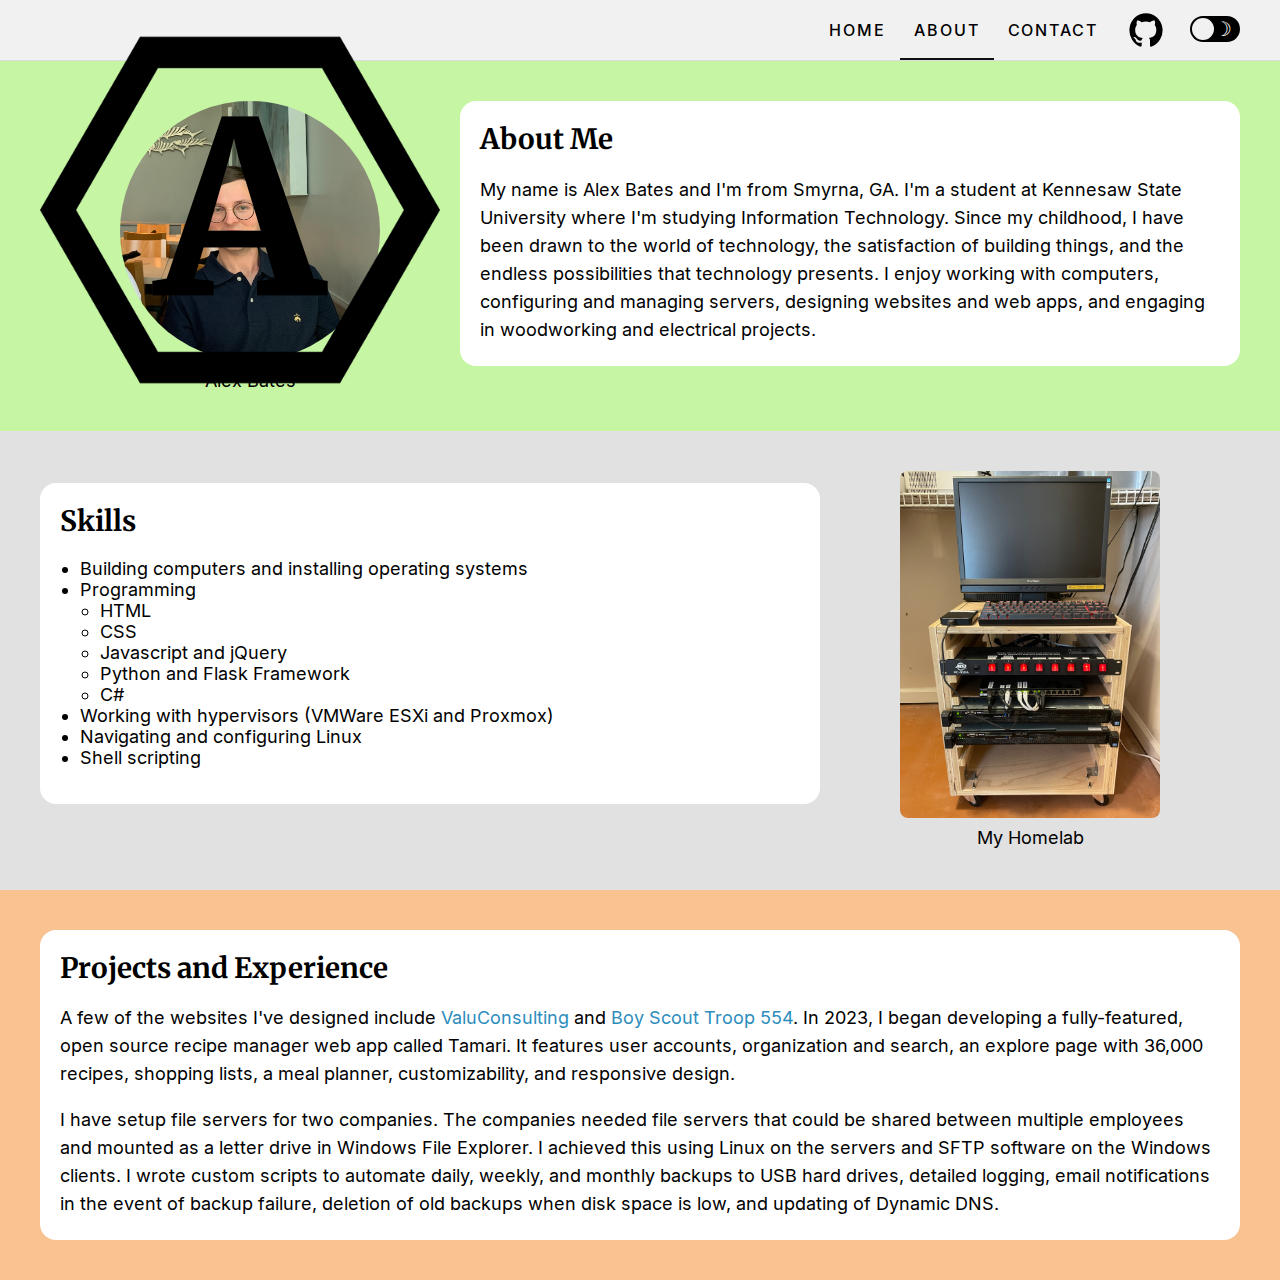
==== about/index.html @ 729e4c3d "Add About page, Contact page, images, global and per page styling, light and dark theme, and form va" ====
<!DOCTYPE html>
<html lang="en">
<head>
	<meta charset="utf-8">
	<!-- Control size of viewport, prevent zooming -->
	<meta name="viewport" content="width=device-width, initial-scale=1">
	<title>Alex Bates - About</title>
	<!-- Link a stylesheet that applies sitewide as well as one that is page specific -->
	<link href="../stylesheets/global.css" rel='stylesheet' type='text/css'>
	<link href="../stylesheets/about.css" rel='stylesheet' type='text/css'>
	<!-- Import externally hosted Merriweather font family -->
	<link href="https://fonts.googleapis.com/css2?family=Annapurna+SIL:wght@400;700&family=Fredoka:wght@300..700&family=Merriweather:ital,wght@0,300;0,400;0,700;0,900;1,300;1,400;1,700;1,900&display=swap" rel="stylesheet">
	<!-- Wait until DOM is loaded until loading scripts -->
	<script defer src="../scripts/global.js"></script>
</head>
<body>

<header class="navbar">
	<!-- Create a container that is centered on screens wider than 1200px -->
	<div class="navbarinner">
		<!-- Hamburger nav menu that only displays on mobile devices -->
		<nav class="mobilemenu">
			<!-- Create hidden checkbox that is used to open and close menu -->
			<input id="hiddencheckbox" type="checkbox" />
			<label class="mobilemenubtn" for="hiddencheckbox">
			  <span></span>
			</label>
			<ul class="mobilemenubox">
			  	<li><a class="mobilemenuitem" href="#">Home</a></li>
				<li><a class="mobilemenuitem" href="#">About</a></li>
				<li><a class="mobilemenuitem" href="#">Contact</a></li>
				<!-- Github link that opens in new tab when clicked -->
				<li><a class="mobilemenuitem mobilegithub" href="https://github.com/alexbates/" target="_blank">
					Github
					<!-- Credits to Flowbite for the Link icon https://flowbite.com/icons/ -->
					<svg aria-hidden="true" xmlns="http://www.w3.org/2000/svg" fill="none" viewBox="0 0 24 24">
						<path stroke="currentColor" stroke-linecap="round" stroke-linejoin="round" stroke-width="2" d="M13.2 9.8a3.4 3.4 0 0 0-4.8 0L5 13.2A3.4 3.4 0 0 0 9.8 18l.3-.3m-.3-4.5a3.4 3.4 0 0 0 4.8 0L18 9.8A3.4 3.4 0 0 0 13.2 5l-1 1"/>
					</svg>
				</a></li>
			</ul>
		</nav>
		<!-- Logo image that displays at left of navbar on desktop and center on mobile -->
		<img class="logo" alt="Alex Bates">
		<div class="themeselector">
			<!-- Create hidden checkbox that is used to switch between themes -->
			<input type="checkbox" class="checkbox" id="checkbox">
			<!-- Use a label that acts a button to toggle the checkbox -->
			<label for="checkbox" class="checkbox-label">
			  <span class="ts-sun">☀</span>
			  <span class="ts-moon">☽</span>
			  <span class="ball"></span>
			</label>
		</div>
		<!-- Site navigation that only appears on screens wider than 600px -->
		<nav class="desktopnav">
			<div class="github">
				<a href="https://github.com/alexbates/">
					<!-- Credits to Flowbite for the Github icon https://flowbite.com/icons/ -->
					<svg aria-hidden="true" xmlns="http://www.w3.org/2000/svg" fill="currentColor" viewBox="0 0 24 24">
						<path fill-rule="evenodd" d="M12 2c-2.4 0-4.7.9-6.5 2.4a10.5 10.5 0 0 0-2 13.1A10 10 0 0 0 8.7 22c.5 0 .7-.2.7-.5v-2c-2.8.7-3.4-1.1-3.4-1.1-.1-.6-.5-1.2-1-1.5-1-.7 0-.7 0-.7a2 2 0 0 1 1.5 1.1 2.2 2.2 0 0 0 1.3 1 2 2 0 0 0 1.6-.1c0-.6.3-1 .7-1.4-2.2-.3-4.6-1.2-4.6-5 0-1.1.4-2 1-2.8a4 4 0 0 1 .2-2.7s.8-.3 2.7 1c1.6-.5 3.4-.5 5 0 2-1.3 2.8-1 2.8-1 .3.8.4 1.8 0 2.7a4 4 0 0 1 1 2.7c0 4-2.3 4.8-4.5 5a2.5 2.5 0 0 1 .7 2v2.8c0 .3.2.6.7.5a10 10 0 0 0 5.4-4.4 10.5 10.5 0 0 0-2.1-13.2A9.8 9.8 0 0 0 12 2Z" clip-rule="evenodd"/>
					</svg>
				</a>	  
			</div>
			<!-- An unordered list contains links to other pages -->
			<ul class="navlist">
				<li><span><a href="/home/">Home</a></span></li><li class="active"><span>About</span></li><li><span><a href="/about/">Contact</a></span></li>
			</ul>
		</nav>
	</div>
</header>
<main>
	<!-- Division containing first paragraph -->
	<div class="block1">
		<!-- division has fixed width and is centered on screens wider than 1200px -->
		<div class="b1inner">
			<!-- A photo of myself with name positioned below -->
			<div class="b1left">
				<img src="../images/alexbates.jpg" alt="Alex Bates">
				<span>Alex Bates</span>
			</div>
			<div class="b1right">
				<!-- A section contains a heading and paragraph -->
				<section class="b1text">
					<h1>About Me</h1>
					<p>
						My name is Alex Bates and I'm from Smyrna, GA. 
						I'm a student at Kennesaw State University where I'm studying Information Technology.
						Since my childhood, I have been drawn to the world of technology, the satisfaction of building things, and the endless possibilities that technology presents.
						I enjoy working with computers, configuring and managing servers, designing websites and web apps, and engaging in woodworking and electrical projects.
					</p>
				</section>
			</div>
		</div>
	</div>
	<!-- Division containing second paragraph -->
	<div class="block2">
		<!-- division has fixed width and is centered on screens wider than 1200px -->
		<div class="b2inner">
			<div class="b2left">
				<!-- A section contains a heading and nested unordered lists -->
				<section class="b2text">
					<h1>Skills</h1>
					<ul class="ulouter">
						<li>Building computers and installing operating systems</li>
						<li>
							Programming
							<ul class="ulinner">
								<li>HTML</li>
								<li>CSS</li>
								<li>Javascript and jQuery</li>
								<li>Python and Flask Framework</li>
								<li>C#</li>
							</ul>
						</li>
						<li>Working with hypervisors (VMWare ESXi and Proxmox)</li>
						<li>Navigating and configuring Linux</li>
						<li>Shell scripting</li>
					</ul>
				</section>
			</div>
			<!-- Right aligned division contains image of homelab with description positioned below -->
			<div class="b2right">
				<img src="../images/homelab.jpg" alt="My Homelab">
				<span>My Homelab</span>
			</div>
		</div>
	</div>
	<!-- Division containing third paragraph -->
	<div class="block3">
		<!-- division has fixed width and is centered on screens wider than 1200px -->
		<div class="b3inner">
			<!-- A section contains a heading and paragraphs -->
			<section class="b3text">
				<h1>Projects and Experience</h1>
				<p>
					A few of the websites I've designed include <a href="https://www.valuconsulting.com" >ValuConsulting</a> and <a href="http://bates.gg/archive/whitefieldtroop554.org/">Boy Scout Troop 554</a>. 
					In 2023, I began developing a fully-featured, open source recipe manager web app called Tamari. 
					It features user accounts, organization and search, an explore page with 36,000 recipes, shopping lists, a meal planner, customizability, and responsive design.
				</p>
				<p>
					I have setup file servers for two companies. 
					The companies needed file servers that could be shared between multiple employees and mounted as a letter drive in Windows File Explorer. 
					I achieved this using Linux on the servers and SFTP software on the Windows clients. 
					I wrote custom scripts to automate daily, weekly, and monthly backups to USB hard drives, detailed logging, email notifications in the event of backup failure, deletion of old backups when disk space is low, and updating of Dynamic DNS.
				</p>
			</section>
		</div>
	</div>
</main>

</body>
</html>
---- stylesheets/global.css ----
/* LIGHT AND DARK THEMES */
/* Variables are used later as values within rules */

/* If the document has no "data-theme" attribute */
:root {
    --color-body: #000000;
    --color-a: #000000;
    --color-navbar-background: #f1f1f1;
    --color-navbar-border: #dcdcdc;
    --content-logo-image: url("../images/logo-light.png");
    --color-navlist-li-hover: #ececec;
    --color-active-bottom: #111111;
    --color-active-top: #f1f1f1;
    --color-active-hover-top: #ececec;
    --color-checkbox-label: #000000;
    --color-ts-icon: #ffffff;
    --color-checkbox-label-ball: #f1f1f1;
    --color-mobilemenu-span: #000000;
    --color-mobilemenubox: #f1f1f1;
    --color-mobilemenubox-border: #dcdcdc;
    --color-mobilemenuitem: #000000;
    --color-mobilemenuitem-hover: #ececec;
}
[data-theme="light"] {
    --color-body: #000000;
    --color-a: #000000;
    --color-navbar-background: #f1f1f1;
    --color-navbar-border: #dcdcdc;
    --content-logo-image: url("../images/logo-light.png");
    --color-navlist-li-hover: #ececec;
    --color-active-bottom: #111111;
    --color-active-top: #f1f1f1;
    --color-active-hover-top: #ececec;
    --color-checkbox-label: #000000;
    --color-ts-icon: #ffffff;
    --color-checkbox-label-ball: #f1f1f1;
    --color-mobilemenu-span: #000000;
    --color-mobilemenubox: #f1f1f1;
    --color-mobilemenubox-border: #dcdcdc;
    --color-mobilemenuitem: #000000;
    --color-mobilemenuitem-hover: #ececec;
}
[data-theme="dark"] {
    --color-body: #ffffff;
    --color-a: #ffffff;
    --color-navbar-background: #232323;
    --color-navbar-border: #353535;
    --content-logo-image: url("../images/logo-dark.png");
    --color-navlist-li-hover: #272727;
    --color-active-bottom: #f1f1f1;
    --color-active-top: #232323;
    --color-active-hover-top: #272727;
    --color-checkbox-label: #ffffff;
    --color-ts-icon: #000000;
    --color-checkbox-label-ball: #232323;
    --color-mobilemenu-span: #ffffff;
    --color-mobilemenubox: #232323;
    --color-mobilemenubox-border: #353535;
    --color-mobilemenuitem: #ffffff;
    --color-mobilemenuitem-hover: #272727;
}

/* SITEWIDE STYLING */

html, body {
    color: var(--color-body);
    height: 100%; /* Required to enable calculated height for main */
    font-family: Inter-Regular; 
    padding: 0;
    margin: 0;
}
a {color: var(--color-a); text-decoration: none;}
::selection { background: #2d8dbc; color: #ffffff; }
::-moz-selection { background: #2d8dbc; color: #ffffff; }

/* IMPORT CUSTOM FONTS */

@font-face {
    font-family: Inter-Regular;
    src: url('../fonts/Inter-Regular.otf'); /* IE9-IE11 */
    src: url('../fonts/Inter-Regular.eot?#iefix') format('embedded-opentype'), /* IE6-IE8 */
         url('../fonts/Inter-Regular.woff') format('woff'), /* Most Browsers */
         url('../fonts/Inter-Regular.ttf')  format('truetype'); /* Most Except IE */
}
@font-face {
    font-family: Inter-Medium;
    src: url('../fonts/Inter-Medium.otf'); /* IE9-IE11 */
    src: url('../fonts/Inter-Medium.eot?#iefix') format('embedded-opentype'), /* IE6-IE8 */
         url('../fonts/Inter-Medium.woff') format('woff'), /* Most Browsers */
         url('../fonts/Inter-Medium.ttf')  format('truetype'); /* Most Except IE */
}
@font-face {
    font-family: Inter-SemiBold;
    src: url('../fonts/Inter-SemiBold.otf'); /* IE9-IE11 */
    src: url('../fonts/Inter-SemiBold.eot?#iefix') format('embedded-opentype'), /* IE6-IE8 */
         url('../fonts/Inter-SemiBold.woff') format('woff'), /* Most Browsers */
         url('../fonts/Inter-SemiBold.ttf')  format('truetype'); /* Most Except IE */
}

/* NAVBAR */

.navbar {
    background: var(--color-navbar-background);
    border-bottom: 1px solid var(--color-navbar-border);
    font-size: 20px;
    height: 60px;
}
.navbarinner {
    margin: 0 auto;
    width: 1200px;
}
.logo {
    content: var(--content-logo-image);
    height: 40px;
    margin-top: 10px;
    width: 40px;
}
.desktopnav {float: right;}
.navlist {
    float: right;
    list-style-type: none;
    margin: 0;
    padding: 0;
}
.navlist li {
    display: inline-block;
    font-family: Inter-Medium;
    font-size: 16px;
    letter-spacing: 0.12em;
    line-height: 60px;
    height: 60px;
    padding: 0;
    text-transform: uppercase;
}
.navlist li:hover:not(.active) {
    background: var(--color-navlist-li-hover);
}
.navlist span {
    padding-left: 14px;
    padding-right: 14px;
}
.active {
	background: linear-gradient(to bottom, var(--color-active-top) calc(100% - 2px), var(--color-active-bottom) 5px) no-repeat left bottom;
}
.active:hover {
    background: linear-gradient(to bottom, var(--color-active-hover-top) calc(100% - 2px), var(--color-active-bottom) 5px) no-repeat left bottom;
}

.themeselector {
    float: right;
    margin-left: 10px;
}
.checkbox {opacity: 0;} /* Hide the input field */
.checkbox-label {
    background-color: var(--color-checkbox-label);
    width: 50px;
    height: 26px;
    border-radius: 13px;
    position: relative;
    padding: 0px;
    cursor: pointer;
    display: flex;
    align-items: center;
    justify-content: space-between; /* Place space between icons */
    margin-top: -8px;
}
.ts-sun {
    color: var(--color-ts-icon);
    font-size: 16px;
    padding-left: 6px;
}
.ts-moon {
    color: var(--color-ts-icon);
    padding-right: 8px;
}
.checkbox-label .ball {
    background-color: var(--color-checkbox-label-ball);
    width: 22px;
    height: 22px;
    position: absolute;
    left: 2px;
    top: 2px;
    border-radius: 50%;
    transition: transform 0.2s linear;
}
.checkbox:checked + .checkbox-label .ball {
    transform: translateX(24px);
}
.github {
    float: right;
}
.github svg {
    height: 40px;
    margin-left: 14px;
    margin-top: 10px;
    margin-right: 14px;
    width: 40px;
}

/* MOBILE HAMBURGER MENU */

.mobilemenu {
    display: none; /* Hide mobile menu on desktop */
    float: left; /* Prevent menu from taking space and pushing elements in navbarinner div */
}
/* Hide the hidden checkbox that enables the hamburger */
#hiddencheckbox {opacity: 0;}
/* Create rotation effect on span when hidden checkbox is checked */
#hiddencheckbox:checked ~ .mobilemenubtn > span {transform: rotate(45deg);}
#hiddencheckbox:checked ~ .mobilemenubtn > span::before {top: 0; transform: rotate(0);}
#hiddencheckbox:checked ~ .mobilemenubtn > span::after {top: 0;transform: rotate(90deg);}
/* Show mobilemenubox div after clicking hamburger */
#hiddencheckbox:checked ~ .mobilemenubox {left: 0; visibility: visible;}
/* Style the label that acts as a button */
.mobilemenubtn {
    align-items: center;
    cursor: pointer;
    display: flex;
    float: left;
    height: 28px;
    left: 12px; /* Set left edge of positioned mobilemenubutton */
    position: relative; /* Position relative to normal position */
    top: 16px; /* Set top edge of positioned mobilemenubutton */
    width: 28px;
    z-index: 1;
}
/* Transform span element into three horizontal bars (hamburger) */
.mobilemenubtn > span,
.mobilemenubtn > span::before,
.mobilemenubtn > span::after {
    display: block;
    position: absolute;
    width: 100%;
    height: 2px;
    background-color: var(--color-mobilemenu-span);
    transition-duration: .25s;
  }
/* Inserted content before the span and position it above span */
.mobilemenubtn > span::before {content: ''; top: -8px;}
/* Insert content after the span and position it below span */
.mobilemenubtn > span::after {content: ''; top: 8px;}
/* Style unordered list page overlay */
.mobilemenubox {
    background-color: var(--color-mobilemenubox);
    border-right: 1px solid var(--color-mobilemenubox-border);
    display: block;
    position: fixed;
    visibility: hidden; /* Hide while checkbox is not checked */
    top: 0;
    left: -100%;
    width: 280px;
    height: 100%;
    margin: 0;
    list-style: none;
    padding-top: 60px; /* Align top of first li with bottom of navbar */
    padding-left: 0px; /* Remove default padding to the left */
    transition-duration: .25s;
}
.mobilemenuitem {
    color: var(--color-mobilemenuitem);
    display: block;
    font-family: Inter-Medium;
    font-size: 18px;
    letter-spacing: 0.12em;
    padding: 16px 0px; /* Apply padding on top and bottom to space items apart */
    text-decoration: none;
    text-transform: uppercase;
    transition-duration: .25s;
}
.mobilemenuitem svg {
    height: 27px;
    margin-left: 4px;
    margin-top: -2px;
    position: absolute;
    width: 27px;
}
/* Pull mobile github link to the left to make it appear centered */
.mobilegithub {margin-left: -26px;}
/* Change link background color when hovering */
.mobilemenuitem:hover {background-color: var(--color-mobilemenuitem-hover);}

@media screen and (max-width: 1200px) {
    .navbarinner {width: 100%;}
    .logo {margin-left: 10px;}
    .themeselector {margin-right: 10px;}
}
@media screen and (max-width: 600px) {
    .navbar {text-align: center;}
    .logo {margin-left: 20px;} /* Position logo in center of navbarinner */
    .desktopnav {display: none;} /* Hide desktop nav on mobile */
    .mobilemenu {display: block;} /* Show mobilemenu on mobile */
}
---- stylesheets/about.css ----
/* LIGHT AND DARK THEMES */
/* Variables are used later as values within rules */

/* If the document has no "data-theme" attribute */
:root {
    --color-body-background: #e1e1e1;
    --color-block1-background: #c6f6a4 !important;
    --color-b1text: #ffffff;
    --color-b2text: #ffffff;
    --color-links: #2d8dbc;
    --color-block3-background: #f8c291;
    --color-b3text: #ffffff;
}
[data-theme="light"] {
    --color-body-background: #e1e1e1;
    --color-block1-background: #c6f6a4 !important;
    --color-b1text: #ffffff;
    --color-b2text: #ffffff;
    --color-links: #2d8dbc;
    --color-block3-background: #f8c291;
    --color-b3text: #ffffff;
}
[data-theme="dark"] {
    --color-body-background: #3f3f3f;
    --color-block1-background: #25a65a !important;
    --color-b1text: #000000;
    --color-b2text: #000000;
    --color-links: #2d8dbc;
    --color-block3-background: #c27d0d;
    --color-b3text: #000000;
}

/* STYLING FOR CONTACT PAGE ELEMENTS */

html, body {
    background: var(--color-body-background); 
}
h1 {
    font-family: "Merriweather", Georgia, serif; /* Use a different font for headings than for the body */
    font-size: 28px;
    margin-top: 0px; /* remove margin to avoid issues with background */
}
h2 {
    font-family: "Merriweather", Georgia, serif; /* Use a different font for headings than for the body */
    margin-bottom: 10px;
    margin-top: 0px; /* Remove default margin */
}
h3 {
    color: var(--color-h3);
    font-weight: normal;
}

.block1 {
    background-color: var(--color-block1-background);
    overflow: hidden; /* Solves problem of zero height due to children using float */
    padding-top: 40px;
    padding-bottom: 30px;
}
.b1inner {
    margin: 0 auto;
    width: 1200px;
}
.b1left {
    float: left;
    text-align: center;
    width: 35%;
}
.b1left img {
    border-radius: 50%;
    display: block; /* Display as block to enable margin to work */
    height: 260px;
    margin: 0 auto;
    margin-top: 0px;
    width: 260px;
}
.b1left span {
    display: block; /* Prevent span from occupying same line as image */
    font-size: 18px;
    height: 40px;
    line-height: 40px;
    margin: 0 auto; /* Horizontally center the span */
    margin-top: 0px;
    width: 120px;
}
.b1right {
    float: right;
    width: 65%;
}
.b1text {
    background: var(--color-b1text);
    border-radius: 16px;
    margin-top: 0px;
    padding: 20px;
}
p {
    font-size: 18px; 
    line-height: 28px;
    margin-bottom: 2px; /* Reduce default margin */
}


.block2 {
    overflow: hidden; /* Solves problem of zero height due to children using float */
    padding-top: 40px;
    padding-bottom: 32px;
}
.b2inner {
    margin: 0 auto;
    width: 1200px;
}
.b2left {
    float: left;
    width: 65%;
}
.b2text {
    background: var(--color-b2text);
    border-radius: 16px;
    margin-top: 12px;
    padding: 20px;
}
.b2text a {color: var(--color-links);}
.ulouter {padding-left: 20px;} /* Lessen ul default padding */
.ulinner {padding-left: 20px;} /* Lessen ul default padding */
.b2text li {font-size: 18px;}
.b2right {
    float: right;
    text-align: center;
    width: 35%;
}
.b2right img {
    aspect-ratio: 3 / 4;
    border-radius: 8px;
    display: block; /* Display as block to enable margin to work */
    margin: 0 auto;
    width: 260px;
}
.b2right span {
    display: block; /* Prevent span from occupying same line as image */
    font-size: 18px;
    height: 40px;
    line-height: 40px;
    margin: 0 auto; /* Horizontally center the span */
    margin-top: 0px;
    width: 120px;
}

.block3 {
    background-color: var(--color-block3-background);
}
.b3inner {
    margin: 0 auto;
    padding-bottom: 40px;
    padding-top: 40px;
    width: 1200px;
}
.b3text {
    background: var(--color-b3text);
    border-radius: 16px;
    margin-top: 0px;
    padding: 20px;
}
.b3text a {color: var(--color-links);}

/* MEDIA QUERIES - RESPONSIVE DESIGN */

@media screen and (max-width: 1200px) {
    .b1inner {width: 100%;}
    .b1text {margin-right: 10px;}
    .b2inner {width: 100%;}
    .b2text {margin-left: 10px;}
    .b3inner {width: 100%;}
    .b3text {margin-left: 10px; margin-right: 10px;}
}
@media screen and (max-width: 1116px) {
    .block1 {padding-bottom: 40px;}
}
@media screen and (max-width: 980px) {
    .block2 {
        padding-bottom: 40px;
    }
    .b2text {
        margin-top: 0px;
    }
    .b2right img {
        margin-top: 25px;
        width: 200px;
    }
}
@media screen and (max-width: 885px) {
    .b1left img {
        height: 200px;
        margin-top: 40px;
        width: 200px;
    }
}
@media screen and (max-width: 720px) {
    .b1left {
        float: none;
        margin-bottom: 25px;
        width: 100%;
    }
    .b1left img {
        margin-top: 0px;
    }
    .b1right {
        float: none;
        width: 100%;
    }
    .b1text {margin-left: 10px;}
    .b2left {
        float: none;
        width: 100%;
    }
    .b2right {
        float: none;
        margin-top: 40px;
        width: 100%;
    }
    .b2text {margin-right: 10px;}
}
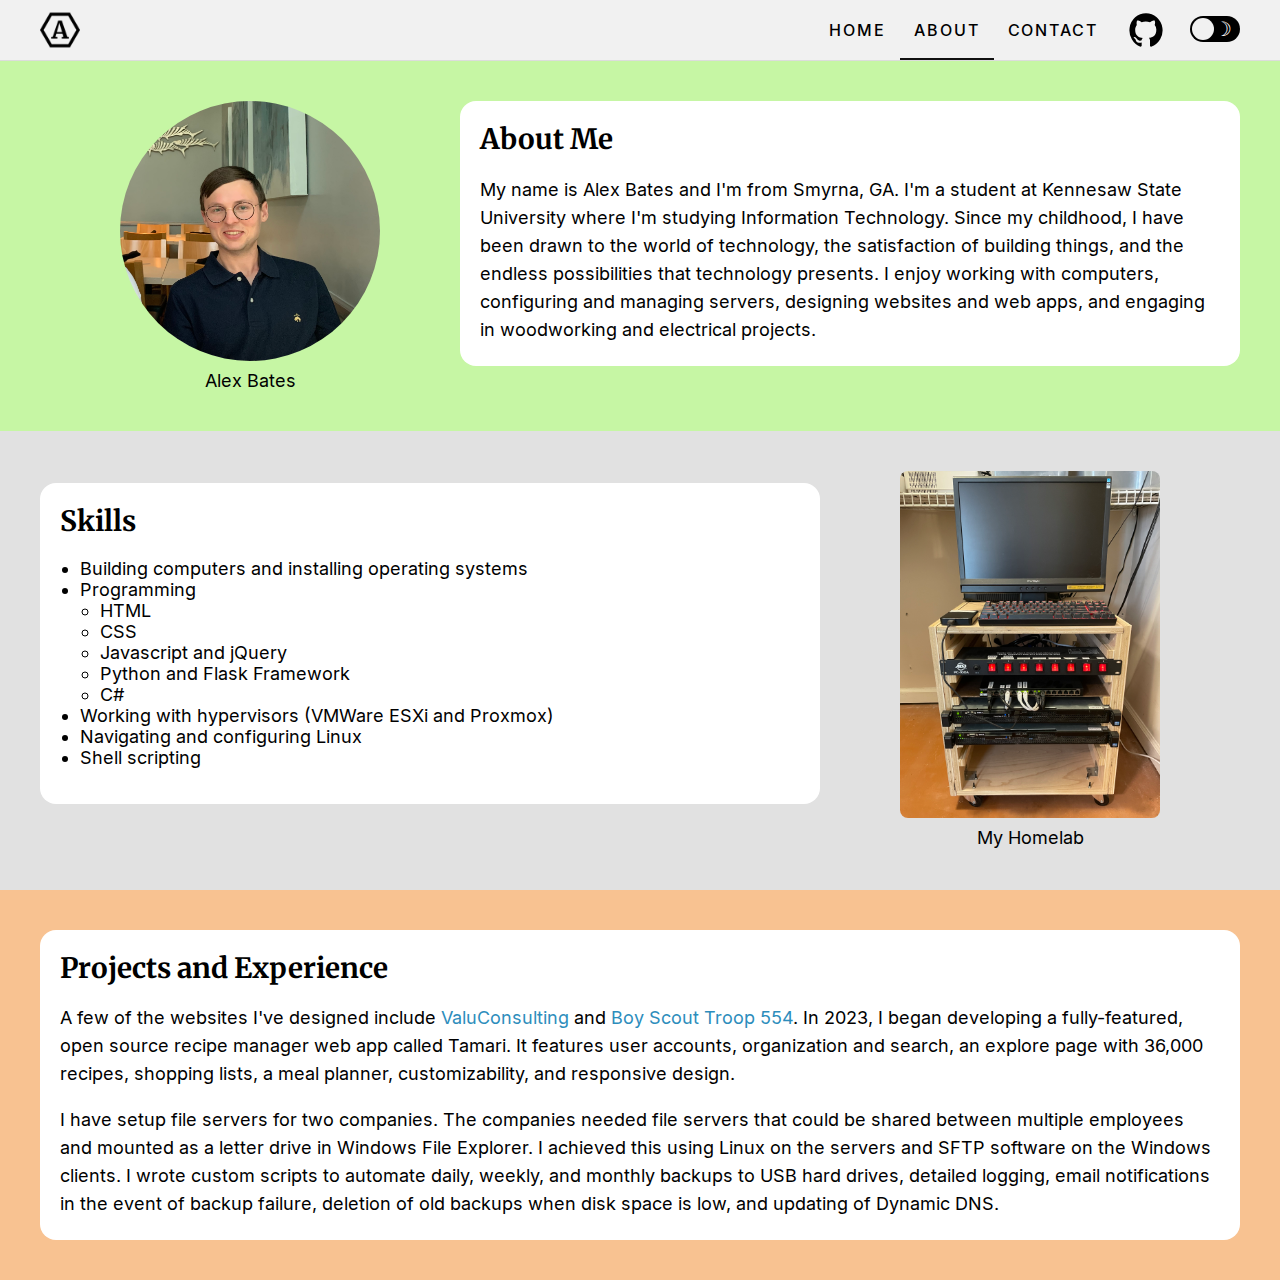
==== commit 7385d781: "Fix logo display issue on Chrome and HTML validation issues" ====
--- a/about/index.html
+++ b/about/index.html
@@ -6,7 +6,7 @@
 	<meta name="viewport" content="width=device-width, initial-scale=1">
 	<title>Alex Bates - About</title>
 	<!-- Link a stylesheet that applies sitewide as well as one that is page specific -->
-	<link href="../stylesheets/global.css" rel='stylesheet' type='text/css'>
+	<link href="../stylesheets/global-ab.css" rel='stylesheet' type='text/css'>
 	<link href="../stylesheets/about.css" rel='stylesheet' type='text/css'>
 	<!-- Import externally hosted Merriweather font family -->
 	<link href="https://fonts.googleapis.com/css2?family=Annapurna+SIL:wght@400;700&family=Fredoka:wght@300..700&family=Merriweather:ital,wght@0,300;0,400;0,700;0,900;1,300;1,400;1,700;1,900&display=swap" rel="stylesheet">
@@ -21,14 +21,14 @@
 		<!-- Hamburger nav menu that only displays on mobile devices -->
 		<nav class="mobilemenu">
 			<!-- Create hidden checkbox that is used to open and close menu -->
-			<input id="hiddencheckbox" type="checkbox" />
+			<input id="hiddencheckbox" type="checkbox">
 			<label class="mobilemenubtn" for="hiddencheckbox">
 			  <span></span>
 			</label>
 			<ul class="mobilemenubox">
-			  	<li><a class="mobilemenuitem" href="#">Home</a></li>
-				<li><a class="mobilemenuitem" href="#">About</a></li>
-				<li><a class="mobilemenuitem" href="#">Contact</a></li>
+			  	<li><a class="mobilemenuitem" href="/">Home</a></li>
+				<li><a class="mobilemenuitem" href="/about/">About</a></li>
+				<li><a class="mobilemenuitem" href="/contact/">Contact</a></li>
 				<!-- Github link that opens in new tab when clicked -->
 				<li><a class="mobilemenuitem mobilegithub" href="https://github.com/alexbates/" target="_blank">
 					Github
@@ -40,7 +40,8 @@
 			</ul>
 		</nav>
 		<!-- Logo image that displays at left of navbar on desktop and center on mobile -->
-		<img class="logo" alt="Alex Bates">
+		<!-- Division is used instead of img since img requires an src attribute -->
+		<div class="logo"></div>
 		<div class="themeselector">
 			<!-- Create hidden checkbox that is used to switch between themes -->
 			<input type="checkbox" class="checkbox" id="checkbox">
@@ -54,7 +55,7 @@
 		<!-- Site navigation that only appears on screens wider than 600px -->
 		<nav class="desktopnav">
 			<div class="github">
-				<a href="https://github.com/alexbates/">
+				<a href="https://github.com/alexbates/" target="_blank">
 					<!-- Credits to Flowbite for the Github icon https://flowbite.com/icons/ -->
 					<svg aria-hidden="true" xmlns="http://www.w3.org/2000/svg" fill="currentColor" viewBox="0 0 24 24">
 						<path fill-rule="evenodd" d="M12 2c-2.4 0-4.7.9-6.5 2.4a10.5 10.5 0 0 0-2 13.1A10 10 0 0 0 8.7 22c.5 0 .7-.2.7-.5v-2c-2.8.7-3.4-1.1-3.4-1.1-.1-.6-.5-1.2-1-1.5-1-.7 0-.7 0-.7a2 2 0 0 1 1.5 1.1 2.2 2.2 0 0 0 1.3 1 2 2 0 0 0 1.6-.1c0-.6.3-1 .7-1.4-2.2-.3-4.6-1.2-4.6-5 0-1.1.4-2 1-2.8a4 4 0 0 1 .2-2.7s.8-.3 2.7 1c1.6-.5 3.4-.5 5 0 2-1.3 2.8-1 2.8-1 .3.8.4 1.8 0 2.7a4 4 0 0 1 1 2.7c0 4-2.3 4.8-4.5 5a2.5 2.5 0 0 1 .7 2v2.8c0 .3.2.6.7.5a10 10 0 0 0 5.4-4.4 10.5 10.5 0 0 0-2.1-13.2A9.8 9.8 0 0 0 12 2Z" clip-rule="evenodd"/>
@@ -63,7 +64,7 @@
 			</div>
 			<!-- An unordered list contains links to other pages -->
 			<ul class="navlist">
-				<li><span><a href="/home/">Home</a></span></li><li class="active"><span>About</span></li><li><span><a href="/about/">Contact</a></span></li>
+				<li><span><a href="/">Home</a></span></li><li class="active"><span>About</span></li><li><span><a href="/contact/">Contact</a></span></li>
 			</ul>
 		</nav>
 	</div>
--- a/stylesheets/global-ab.css
+++ b/stylesheets/global-ab.css
@@ -0,0 +1,302 @@
+/* LIGHT AND DARK THEMES */
+/* Variables are used later as values within rules */
+
+/* If the document has no "data-theme" attribute */
+:root {
+    --color-body: #000000;
+    --color-a: #000000;
+    --color-navbar-background: #f1f1f1;
+    --color-navbar-border: #dcdcdc;
+    --content-logo-image: url("../images/logo-light.png");
+    --color-navlist-li-hover: #ececec;
+    --color-active-bottom: #111111;
+    --color-active-top: #f1f1f1;
+    --color-active-hover-top: #ececec;
+    --color-checkbox-label: #000000;
+    --color-ts-icon: #ffffff;
+    --color-checkbox-label-ball: #f1f1f1;
+    --color-mobilemenu-span: #000000;
+    --color-mobilemenubox: #f1f1f1;
+    --color-mobilemenubox-border: #dcdcdc;
+    --color-mobilemenuitem: #000000;
+    --color-mobilemenuitem-hover: #ececec;
+}
+[data-theme="light"] {
+    --color-body: #000000;
+    --color-a: #000000;
+    --color-navbar-background: #f1f1f1;
+    --color-navbar-border: #dcdcdc;
+    --content-logo-image: url("../images/logo-light.png");
+    --color-navlist-li-hover: #ececec;
+    --color-active-bottom: #111111;
+    --color-active-top: #f1f1f1;
+    --color-active-hover-top: #ececec;
+    --color-checkbox-label: #000000;
+    --color-ts-icon: #ffffff;
+    --color-checkbox-label-ball: #f1f1f1;
+    --color-mobilemenu-span: #000000;
+    --color-mobilemenubox: #f1f1f1;
+    --color-mobilemenubox-border: #dcdcdc;
+    --color-mobilemenuitem: #000000;
+    --color-mobilemenuitem-hover: #ececec;
+}
+[data-theme="dark"] {
+    --color-body: #ffffff;
+    --color-a: #ffffff;
+    --color-navbar-background: #232323;
+    --color-navbar-border: #353535;
+    --content-logo-image: url("../images/logo-dark.png");
+    --color-navlist-li-hover: #272727;
+    --color-active-bottom: #f1f1f1;
+    --color-active-top: #232323;
+    --color-active-hover-top: #272727;
+    --color-checkbox-label: #ffffff;
+    --color-ts-icon: #000000;
+    --color-checkbox-label-ball: #232323;
+    --color-mobilemenu-span: #ffffff;
+    --color-mobilemenubox: #232323;
+    --color-mobilemenubox-border: #353535;
+    --color-mobilemenuitem: #ffffff;
+    --color-mobilemenuitem-hover: #272727;
+}
+
+/* SITEWIDE STYLING */
+
+html, body {
+    color: var(--color-body);
+    height: 100%; /* Required to enable calculated height for main */
+    font-family: Inter-Regular; 
+    padding: 0; /* Ensure no padding by default */
+    margin: 0; /* Ensure no margin by default */
+}
+a {color: var(--color-a); text-decoration: none;} /* Sitewide styling for links */
+::selection { background: #2d8dbc; color: #ffffff; } /* Set colors for text highlighting */
+::-moz-selection { background: #2d8dbc; color: #ffffff; } /* Set colors for text highlighting */
+
+/* IMPORT CUSTOM FONTS */
+/* Credits to rsms.me for the Inter typeface family https://rsms.me/inter/ */
+
+@font-face {
+    font-family: Inter-Regular;
+    src: url('../fonts/Inter-Regular.otf'); /* IE9-IE11 */
+    src: url('../fonts/Inter-Regular.eot?#iefix') format('embedded-opentype'), /* IE6-IE8 */
+         url('../fonts/Inter-Regular.woff') format('woff'), /* Most Browsers */
+         url('../fonts/Inter-Regular.ttf')  format('truetype'); /* Most Except IE */
+}
+@font-face {
+    font-family: Inter-Medium;
+    src: url('../fonts/Inter-Medium.otf'); /* IE9-IE11 */
+    src: url('../fonts/Inter-Medium.eot?#iefix') format('embedded-opentype'), /* IE6-IE8 */
+         url('../fonts/Inter-Medium.woff') format('woff'), /* Most Browsers */
+         url('../fonts/Inter-Medium.ttf')  format('truetype'); /* Most Except IE */
+}
+@font-face {
+    font-family: Inter-SemiBold;
+    src: url('../fonts/Inter-SemiBold.otf'); /* IE9-IE11 */
+    src: url('../fonts/Inter-SemiBold.eot?#iefix') format('embedded-opentype'), /* IE6-IE8 */
+         url('../fonts/Inter-SemiBold.woff') format('woff'), /* Most Browsers */
+         url('../fonts/Inter-SemiBold.ttf')  format('truetype'); /* Most Except IE */
+}
+
+/* NAVBAR */
+
+.navbar {
+    background: var(--color-navbar-background);
+    border-bottom: 1px solid var(--color-navbar-border); /* Apply 1 pixel border to bottom of navbar */
+    font-size: 20px;
+    height: 60px; /* Navbar is fixed height at all screen sizes */
+}
+.navbarinner {
+    margin: 0 auto; /* Center the division within navbar */
+    width: 1200px; /* Width is fixed on screens wider than 1200px */
+}
+.logo {
+    background: var(--content-logo-image); /* Custom logo image, effectively the same as using src HTML attribute */
+    background-size: cover;
+    background-repeat: no-repeat;
+    float: left;
+    height: 40px; /* Logo image is a fixed size */
+    margin-top: 10px;
+    width: 40px; /* Logo image is a fixed size */
+}
+.desktopnav {float: right;} /* Position nav to the right of navbar */
+.navlist {
+    float: right; /* Position ul to the right of desktopnav */
+    list-style-type: none; /* Don't use bullet points in list */
+    margin: 0;
+    padding: 0;
+}
+.navlist li {
+    display: inline-block;
+    font-family: Inter-Medium;
+    font-size: 16px;
+    letter-spacing: 0.12em; /* Adjust spacing between li letters */
+    line-height: 60px;
+    height: 60px; /* Make li elements full height of navbar, this enables background to be used */
+    padding: 0;
+    text-transform: uppercase; /* Convert li text to uppercase */
+}
+.navlist li:hover:not(.active) {
+    background: var(--color-navlist-li-hover); /* Set background for li's when hovering, except for those with active class */
+}
+.navlist span {
+    padding-left: 14px; /* Make spacing between edge of span and edge of li */
+    padding-right: 14px;
+}
+.active {
+    /* Background effectively makes 2px tall border at bottom of list item */
+	background: linear-gradient(to bottom, var(--color-active-top) calc(100% - 2px), var(--color-active-bottom) 5px) no-repeat left bottom;
+}
+.active:hover {
+    /* Background effectively makes 2px tall border at bottom of list item */
+    background: linear-gradient(to bottom, var(--color-active-hover-top) calc(100% - 2px), var(--color-active-bottom) 5px) no-repeat left bottom;
+}
+
+.themeselector {
+    float: right; /* Position theme selector to the right */
+    margin-left: 10px;
+}
+.checkbox {opacity: 0;} /* Hide the input field */
+.checkbox-label {
+    background-color: var(--color-checkbox-label);
+    width: 50px;
+    height: 26px;
+    border-radius: 13px; /* Rounded corners, left and right side are circular */
+    position: relative; /* Used so descendant ball span can be set to absolute */
+    padding: 0px;
+    cursor: pointer; /* Change cursor to make it appear as a button */
+    display: flex;
+    align-items: center; /* Align span descendents to middle */
+    justify-content: space-between; /* Place space between span emojis */
+    margin-top: -8px;
+}
+.ts-sun {
+    color: var(--color-ts-icon);
+    font-size: 16px; /* Make sun emoji larger, it should appear same size as moon emoji */
+    padding-left: 6px;
+}
+.ts-moon {
+    color: var(--color-ts-icon);
+    padding-right: 8px;
+}
+.checkbox-label .ball {
+    background-color: var(--color-checkbox-label-ball);
+    width: 22px; /* Sizing is 4px smaller than label container */
+    height: 22px; /* Sizing is 4px smaller than label container */
+    position: absolute; /* Position relative to ancestor */
+    left: 2px; /* Position in center of label */
+    top: 2px;
+    border-radius: 50%; /* Make the span round to appear as a ball */
+    transition: transform 0.2s linear;
+}
+.checkbox:checked + .checkbox-label .ball {
+    transform: translateX(24px); /* Move ball 24px when checkbox is checked */
+}
+.github {
+    float: right; /* Position division to right of desktopnav */
+}
+.github svg {
+    height: 40px;
+    margin-left: 14px;
+    margin-top: 10px;
+    margin-right: 14px;
+    width: 40px;
+}
+
+/* MOBILE HAMBURGER MENU */
+
+.mobilemenu {
+    display: none; /* Hide mobile menu on desktop */
+    float: left; /* Prevent menu from taking space and pushing elements in navbarinner div */
+}
+/* Hide the hidden checkbox that enables the hamburger */
+#hiddencheckbox {opacity: 0;}
+/* Create rotation effect on span when hidden checkbox is checked */
+#hiddencheckbox:checked ~ .mobilemenubtn > span {transform: rotate(45deg);}
+#hiddencheckbox:checked ~ .mobilemenubtn > span::before {top: 0; transform: rotate(0);}
+#hiddencheckbox:checked ~ .mobilemenubtn > span::after {top: 0;transform: rotate(90deg);}
+/* Show mobilemenubox div after clicking hamburger */
+#hiddencheckbox:checked ~ .mobilemenubox {left: 0; visibility: visible;}
+/* Style the label that acts as a button */
+.mobilemenubtn {
+    align-items: center;
+    cursor: pointer;
+    display: flex;
+    float: left;
+    height: 28px;
+    left: 12px; /* Set left edge of positioned mobilemenubutton */
+    position: relative; /* Position relative to normal position */
+    top: 16px; /* Set top edge of positioned mobilemenubutton */
+    width: 28px;
+    z-index: 11; /* Always display on top of mobilemenubox */
+}
+/* Transform span element into three horizontal bars (hamburger) */
+.mobilemenubtn > span,
+.mobilemenubtn > span::before,
+.mobilemenubtn > span::after {
+    display: block;
+    position: absolute; /* Position relative to ancestor */
+    width: 100%;
+    height: 2px;
+    background-color: var(--color-mobilemenu-span);
+    transition-duration: .25s;
+  }
+/* Inserted content before the span and position it above span */
+.mobilemenubtn > span::before {content: ''; top: -8px;}
+/* Insert content after the span and position it below span */
+.mobilemenubtn > span::after {content: ''; top: 8px;}
+/* Style unordered list page overlay */
+.mobilemenubox {
+    background-color: var(--color-mobilemenubox);
+    border-right: 1px solid var(--color-mobilemenubox-border);
+    display: block;
+    position: fixed;
+    visibility: hidden; /* Hide while checkbox is not checked */
+    top: 0;
+    left: -100%;
+    width: 280px;
+    height: 100%;
+    margin: 0;
+    list-style: none;
+    padding-top: 60px; /* Align top of first li with bottom of navbar */
+    padding-left: 0px; /* Remove default padding to the left */
+    transition-duration: .25s;
+    z-index: 10; /* Display in front of all other elements except mobilemenubtn */
+}
+.mobilemenuitem {
+    color: var(--color-mobilemenuitem);
+    display: block;
+    font-family: Inter-Medium;
+    font-size: 18px;
+    letter-spacing: 0.12em;
+    padding: 16px 0px; /* Apply padding on top and bottom to space items apart */
+    text-decoration: none;
+    text-transform: uppercase; /* Convert text content to uppercase */
+    transition-duration: .25s;
+}
+.mobilemenuitem svg {
+    height: 27px;
+    margin-left: 4px;
+    margin-top: -2px;
+    position: absolute; /* Position relative to ancestor */
+    width: 27px;
+}
+/* Pull mobile github link to the left to make it appear centered */
+.mobilegithub {margin-left: -26px;}
+/* Change link background color when hovering */
+.mobilemenuitem:hover {background-color: var(--color-mobilemenuitem-hover);}
+
+/* MEDIA QUERIES - RESPONSIVE DESIGN */
+/* Apply padding and margin at various screen sizes */
+
+@media screen and (max-width: 1200px) {
+    .navbarinner {width: 100%;}
+    .logo {margin-left: 10px;}
+    .themeselector {margin-right: 10px;}
+}
+@media screen and (max-width: 600px) {
+    .navbar {text-align: center;}
+    .logo {margin-left: calc(42.5% - 28px);} /* Position logo in center of navbarinner */
+    .desktopnav {display: none;} /* Hide desktop nav on mobile */
+    .mobilemenu {display: block;} /* Show mobilemenu on mobile */
+}--- a/stylesheets/about.css
+++ b/stylesheets/about.css
@@ -33,7 +33,7 @@
 /* STYLING FOR CONTACT PAGE ELEMENTS */
 
 html, body {
-    background: var(--color-body-background); 
+    background: var(--color-body-background); /* Set body background, visible beneath block2, which has no background */
 }
 h1 {
     font-family: "Merriweather", Georgia, serif; /* Use a different font for headings than for the body */
@@ -47,121 +47,120 @@
 }
 h3 {
     color: var(--color-h3);
-    font-weight: normal;
+    font-weight: normal; /* Don't bold the heading */
 }
 
 .block1 {
     background-color: var(--color-block1-background);
-    overflow: hidden; /* Solves problem of zero height due to children using float */
+    display: flow-root; /* Solves problem of zero height due to children using float */
+    /* Apply spacing between children and top and bottom */
     padding-top: 40px;
     padding-bottom: 30px;
 }
 .b1inner {
-    margin: 0 auto;
-    width: 1200px;
+    margin: 0 auto; /* Center the division within block1 */
+    width: 1200px; /* Width is fixed on screens wider than 1200px */
 }
 .b1left {
-    float: left;
+    float: left; /* Position division to the left */
     text-align: center;
-    width: 35%;
+    width: 35%; /* Division width is a fraction of parent width */
 }
 .b1left img {
-    border-radius: 50%;
+    border-radius: 50%; /* Make image appear round */
     display: block; /* Display as block to enable margin to work */
     height: 260px;
-    margin: 0 auto;
+    margin: 0 auto; /* Center image within b1left */
     margin-top: 0px;
     width: 260px;
 }
 .b1left span {
     display: block; /* Prevent span from occupying same line as image */
     font-size: 18px;
-    height: 40px;
-    line-height: 40px;
+    line-height: 40px; /* Make line height larger than font size, effectively adding spacing to top and bottom */
     margin: 0 auto; /* Horizontally center the span */
     margin-top: 0px;
-    width: 120px;
 }
 .b1right {
-    float: right;
-    width: 65%;
+    float: right; /* Position division to the right */
+    width: 65%; /* Division width is majority of parent width */
 }
 .b1text {
-    background: var(--color-b1text);
-    border-radius: 16px;
-    margin-top: 0px;
-    padding: 20px;
+    background: var(--color-b1text); /* Apply background color for greater contrast */
+    border-radius: 16px; /* Round the corners of the section */
+    margin-top: 0px;
+    padding: 20px; /* Apply spacing between content and edges of section */
 }
 p {
     font-size: 18px; 
-    line-height: 28px;
+    line-height: 28px; /* Effectively apply spacing between lines of paragraph for greater readability */
     margin-bottom: 2px; /* Reduce default margin */
 }
 
-
 .block2 {
-    overflow: hidden; /* Solves problem of zero height due to children using float */
+    display: flow-root; /* Solves problem of zero height due to children using float */
+    /* Apply spacing between children and top and bottom */
     padding-top: 40px;
     padding-bottom: 32px;
 }
 .b2inner {
-    margin: 0 auto;
-    width: 1200px;
+    margin: 0 auto; /* Center the division within block2 */
+    width: 1200px; /* Width is fixed on screens wider than 1200px */
 }
 .b2left {
-    float: left;
-    width: 65%;
+    float: left; /* Position division to the left */
+    width: 65%; /* Division width is majority of parent width */
 }
 .b2text {
-    background: var(--color-b2text);
-    border-radius: 16px;
+    background: var(--color-b2text); /* Apply background color for greater contrast */
+    border-radius: 16px; /* Round the corners of the section */
     margin-top: 12px;
-    padding: 20px;
-}
-.b2text a {color: var(--color-links);}
+    padding: 20px; /* Apply spacing between content and edges of section */
+}
+.b2text a {color: var(--color-links);} /* Set color of links */
 .ulouter {padding-left: 20px;} /* Lessen ul default padding */
 .ulinner {padding-left: 20px;} /* Lessen ul default padding */
 .b2text li {font-size: 18px;}
 .b2right {
-    float: right;
+    float: right; /* Position division to the right */
     text-align: center;
-    width: 35%;
+    width: 35%; /* Division width is a fraction of parent width */
 }
 .b2right img {
-    aspect-ratio: 3 / 4;
-    border-radius: 8px;
+    aspect-ratio: 3 / 4; /* Set height based on width to maintain aspect ratio */
+    border-radius: 8px; /* Round the corners of the image */
     display: block; /* Display as block to enable margin to work */
-    margin: 0 auto;
+    margin: 0 auto; /* Center the image in b2right */
     width: 260px;
 }
 .b2right span {
     display: block; /* Prevent span from occupying same line as image */
     font-size: 18px;
-    height: 40px;
-    line-height: 40px;
+    line-height: 40px; /* Make line height larger than font size, effectively adding spacing to top and bottom */
     margin: 0 auto; /* Horizontally center the span */
     margin-top: 0px;
-    width: 120px;
 }
 
 .block3 {
     background-color: var(--color-block3-background);
 }
 .b3inner {
-    margin: 0 auto;
+    margin: 0 auto;  /* Center the division within block3 */
+    /* Apply spacing between children and top and bottom */
     padding-bottom: 40px;
     padding-top: 40px;
-    width: 1200px;
+    width: 1200px; /* Width is fixed on screens wider than 1200px */
 }
 .b3text {
-    background: var(--color-b3text);
-    border-radius: 16px;
-    margin-top: 0px;
-    padding: 20px;
+    background: var(--color-b3text); /* Apply background color for greater contrast */
+    border-radius: 16px; /* Round the corners of the section */
+    margin-top: 0px;
+    padding: 20px; /* Apply spacing between content and edges of section */
 }
 .b3text a {color: var(--color-links);}
 
 /* MEDIA QUERIES - RESPONSIVE DESIGN */
+/* Apply padding and margin at various screen sizes */
 
 @media screen and (max-width: 1200px) {
     .b1inner {width: 100%;}
@@ -183,38 +182,38 @@
     }
     .b2right img {
         margin-top: 25px;
-        width: 200px;
+        width: 200px; /* Decrease size of homelab image */
     }
 }
 @media screen and (max-width: 885px) {
     .b1left img {
-        height: 200px;
+        height: 200px; /* Decrease size of image of self */
         margin-top: 40px;
-        width: 200px;
+        width: 200px; /* Decrease size of image of self */
     }
 }
 @media screen and (max-width: 720px) {
     .b1left {
-        float: none;
+        float: none; /* Stack instead of float division */
         margin-bottom: 25px;
-        width: 100%;
+        width: 100%; /* Increase width now that stacked */
     }
     .b1left img {
         margin-top: 0px;
     }
     .b1right {
-        float: none;
-        width: 100%;
+        float: none; /* Stack instead of float division */
+        width: 100%; /* Increase width now that stacked */
     }
     .b1text {margin-left: 10px;}
     .b2left {
-        float: none;
-        width: 100%;
+        float: none; /* Stack instead of float division */
+        width: 100%; /* Increase width now that stacked */
     }
     .b2right {
-        float: none;
+        float: none; /* Stack instead of float division */
         margin-top: 40px;
-        width: 100%;
+        width: 100%; /* Increase width now that stacked */
     }
     .b2text {margin-right: 10px;}
 }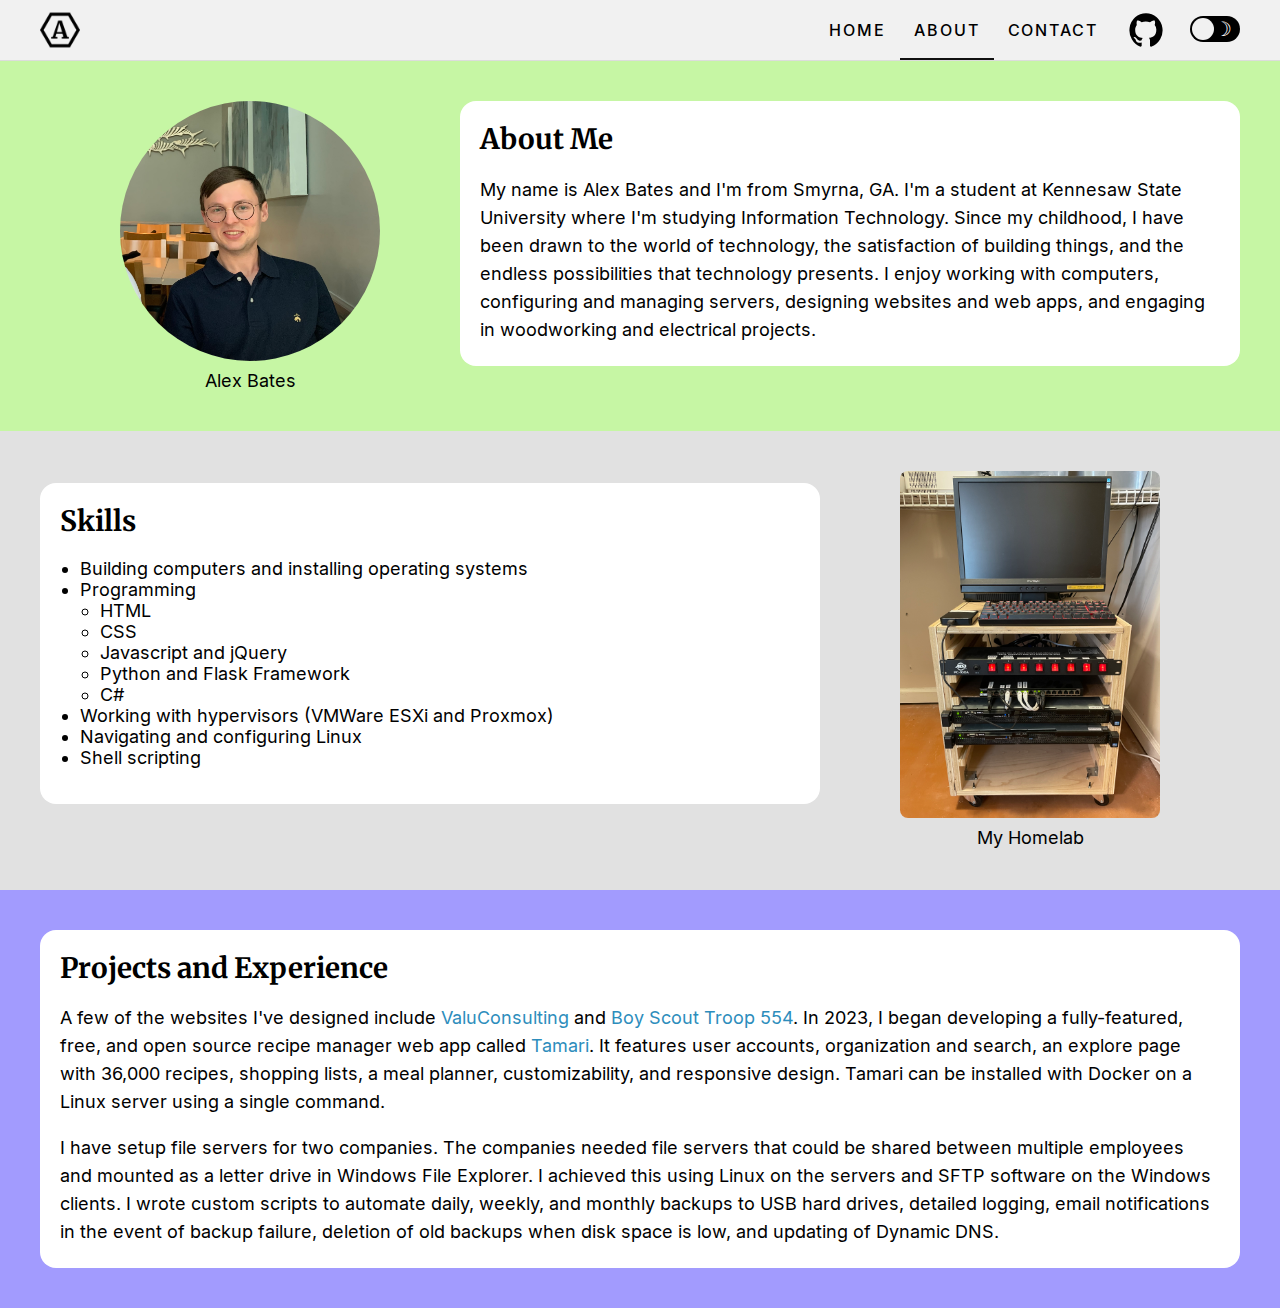
==== commit 3df19adc: "Changes to colors and content of About page" ====
--- a/about/index.html
+++ b/about/index.html
@@ -134,9 +134,10 @@
 			<section class="b3text">
 				<h1>Projects and Experience</h1>
 				<p>
-					A few of the websites I've designed include <a href="https://www.valuconsulting.com" >ValuConsulting</a> and <a href="http://bates.gg/archive/whitefieldtroop554.org/">Boy Scout Troop 554</a>. 
-					In 2023, I began developing a fully-featured, open source recipe manager web app called Tamari. 
-					It features user accounts, organization and search, an explore page with 36,000 recipes, shopping lists, a meal planner, customizability, and responsive design.
+					A few of the websites I've designed include <a href="https://www.valuconsulting.com">ValuConsulting</a> and <a href="http://bates.gg/archive/whitefieldtroop554.org/">Boy Scout Troop 554</a>. 
+					In 2023, I began developing a fully-featured, free, and open source recipe manager web app called <a href="https://github.com/alexbates/Tamari">Tamari</a>. 
+					It features user accounts, organization and search, an explore page with 36,000 recipes, shopping lists, a meal planner, customizability, and responsive design. 
+					Tamari can be installed with Docker on a Linux server using a single command.
 				</p>
 				<p>
 					I have setup file servers for two companies. 
--- a/stylesheets/global-ab.css
+++ b/stylesheets/global-ab.css
@@ -296,7 +296,7 @@
 }
 @media screen and (max-width: 600px) {
     .navbar {text-align: center;}
-    .logo {margin-left: calc(42.5% - 28px);} /* Position logo in center of navbarinner */
+    .logo {margin-left: calc(50% - 68px);} /* Position logo in center of navbarinner, compensate of logo and mobile menu width */
     .desktopnav {display: none;} /* Hide desktop nav on mobile */
     .mobilemenu {display: block;} /* Show mobilemenu on mobile */
 }--- a/stylesheets/about.css
+++ b/stylesheets/about.css
@@ -8,7 +8,7 @@
     --color-b1text: #ffffff;
     --color-b2text: #ffffff;
     --color-links: #2d8dbc;
-    --color-block3-background: #f8c291;
+    --color-block3-background: #a29bfe;
     --color-b3text: #ffffff;
 }
 [data-theme="light"] {
@@ -17,7 +17,7 @@
     --color-b1text: #ffffff;
     --color-b2text: #ffffff;
     --color-links: #2d8dbc;
-    --color-block3-background: #f8c291;
+    --color-block3-background: #a29bfe;
     --color-b3text: #ffffff;
 }
 [data-theme="dark"] {
@@ -26,7 +26,7 @@
     --color-b1text: #000000;
     --color-b2text: #000000;
     --color-links: #2d8dbc;
-    --color-block3-background: #c27d0d;
+    --color-block3-background: #6c5ce7;
     --color-b3text: #000000;
 }
 
